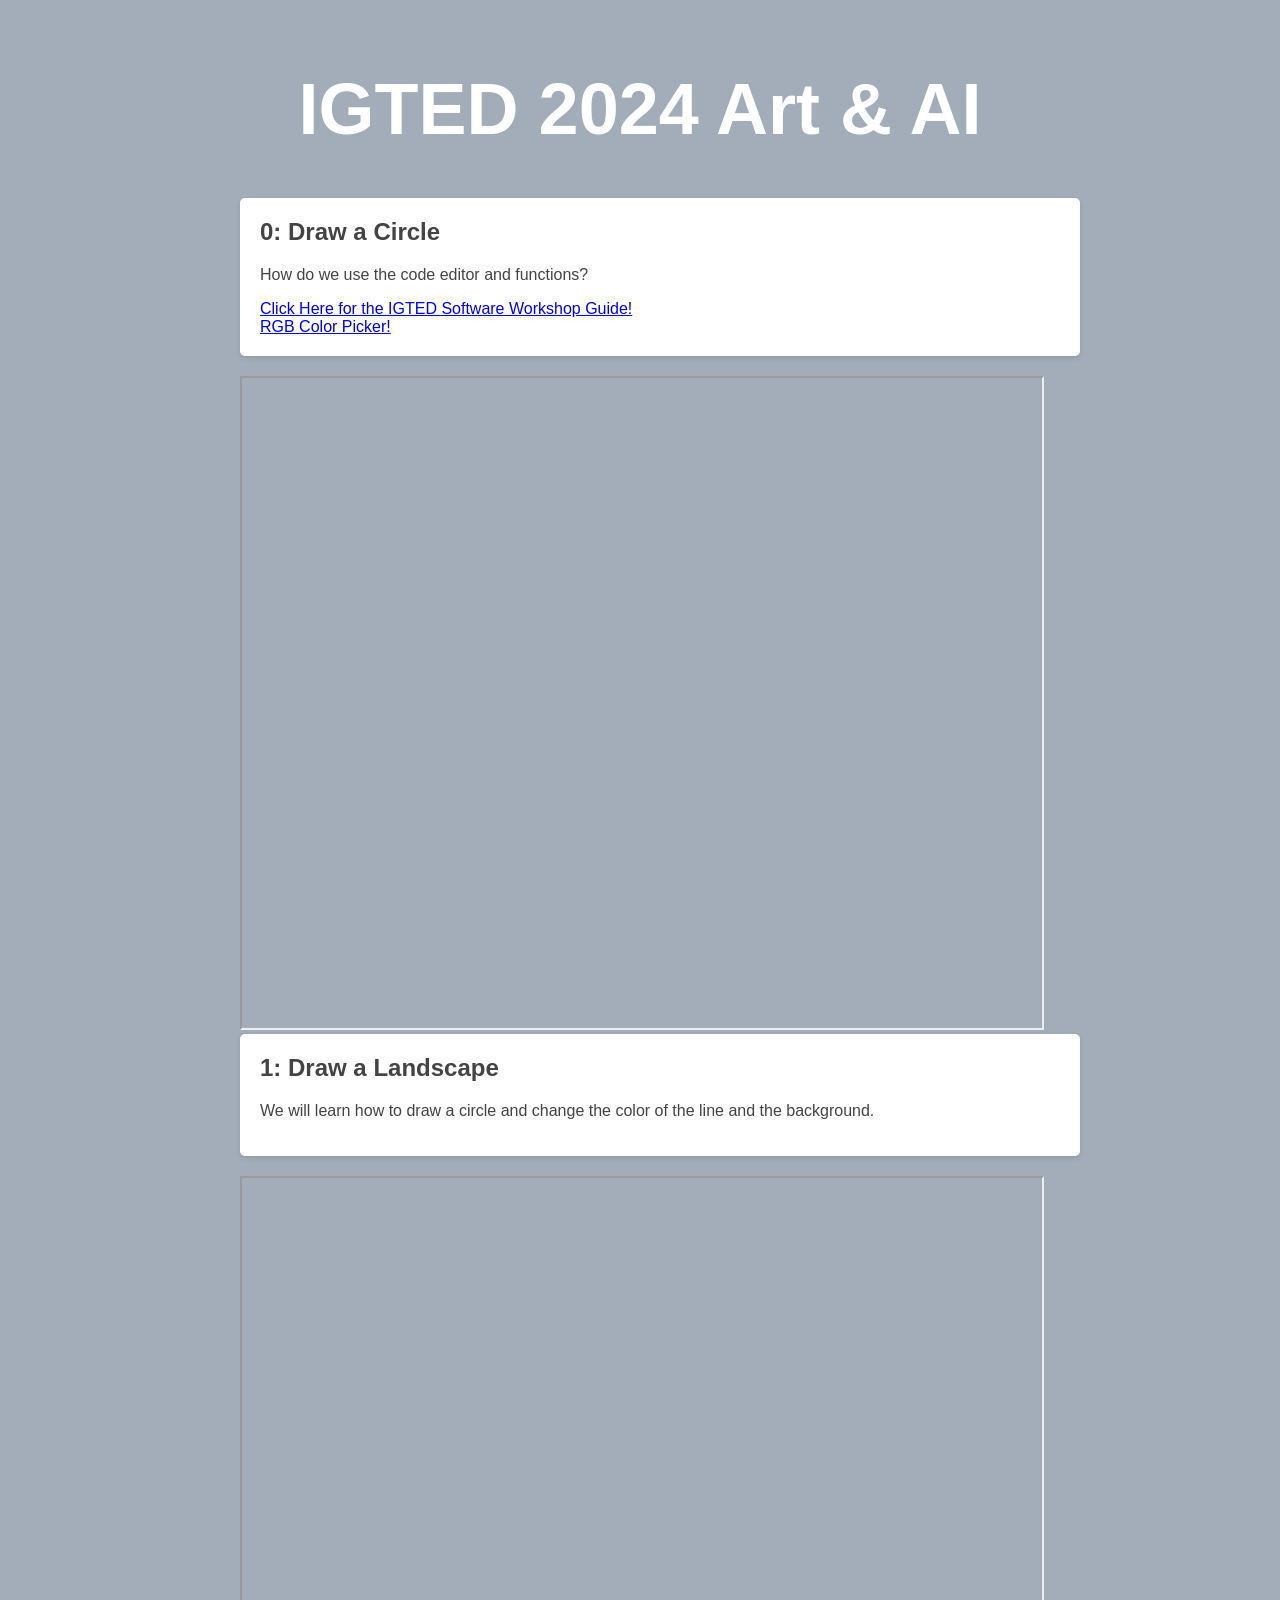
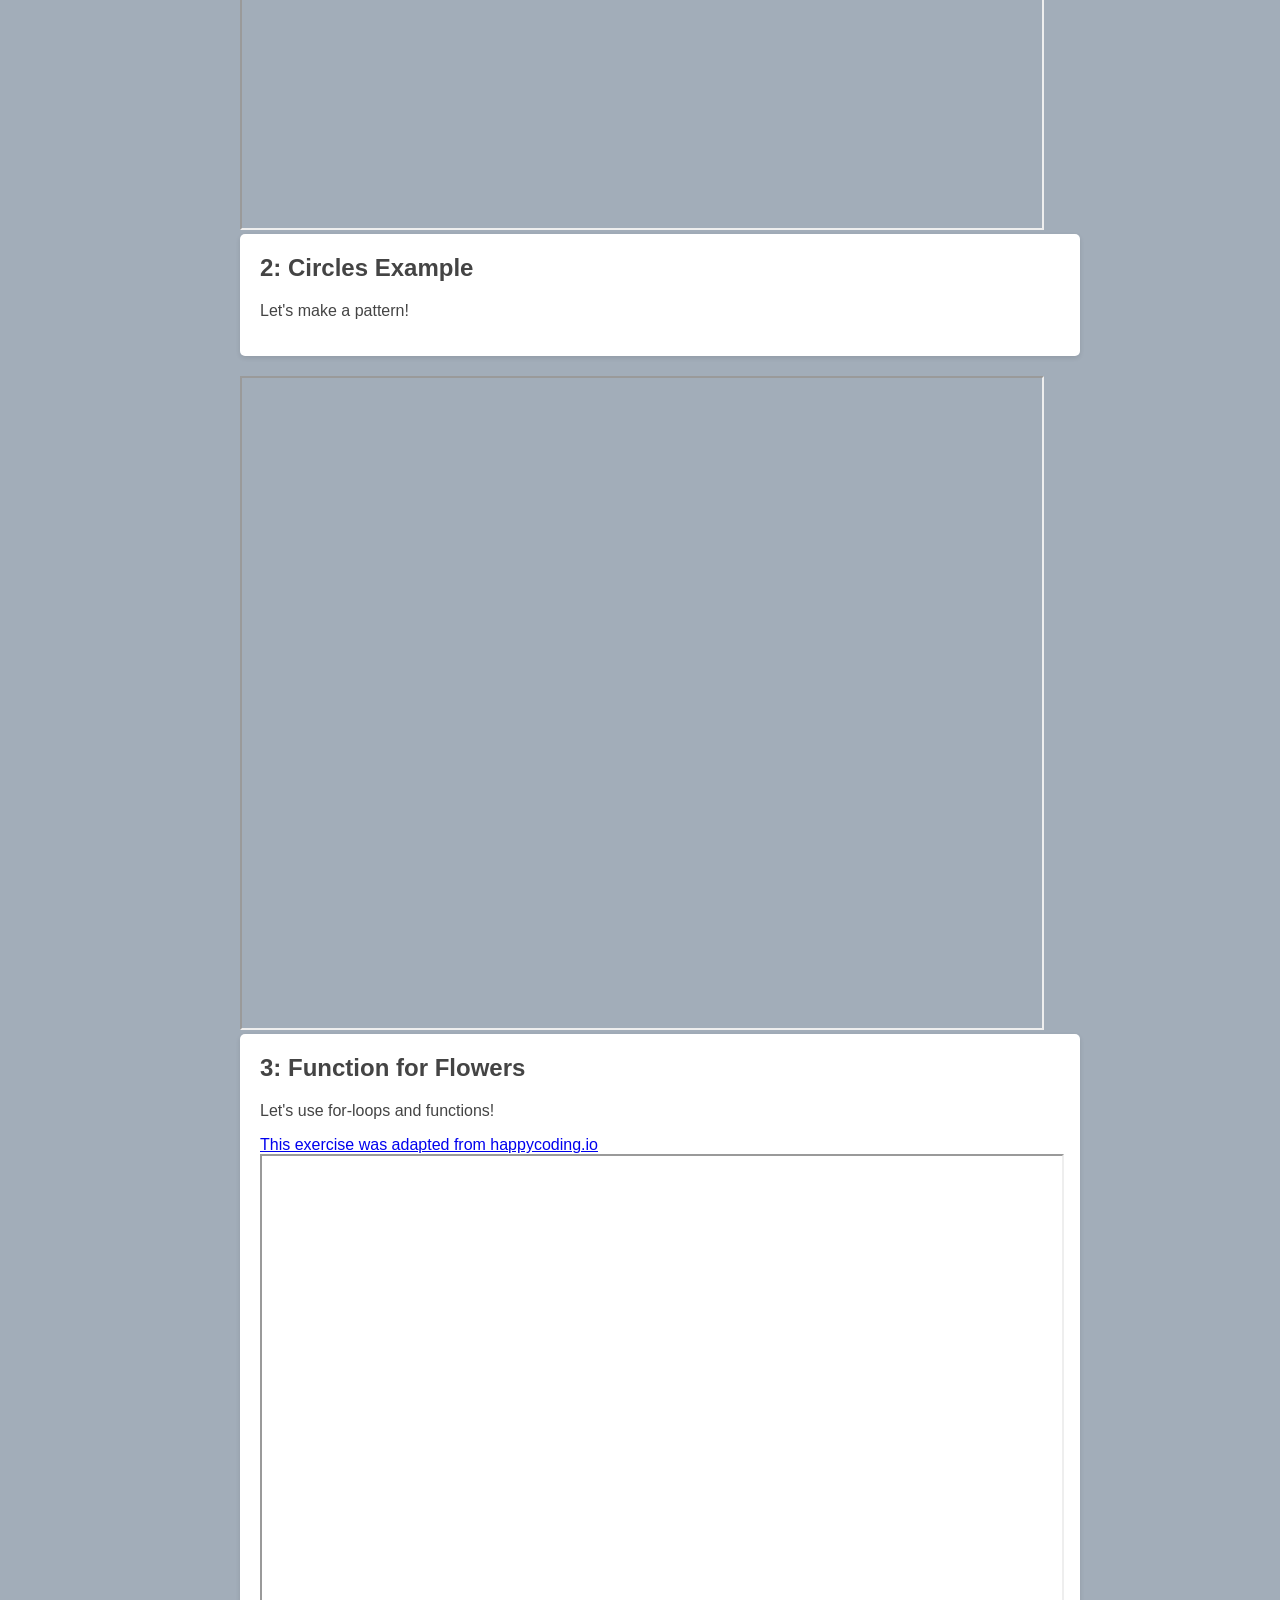
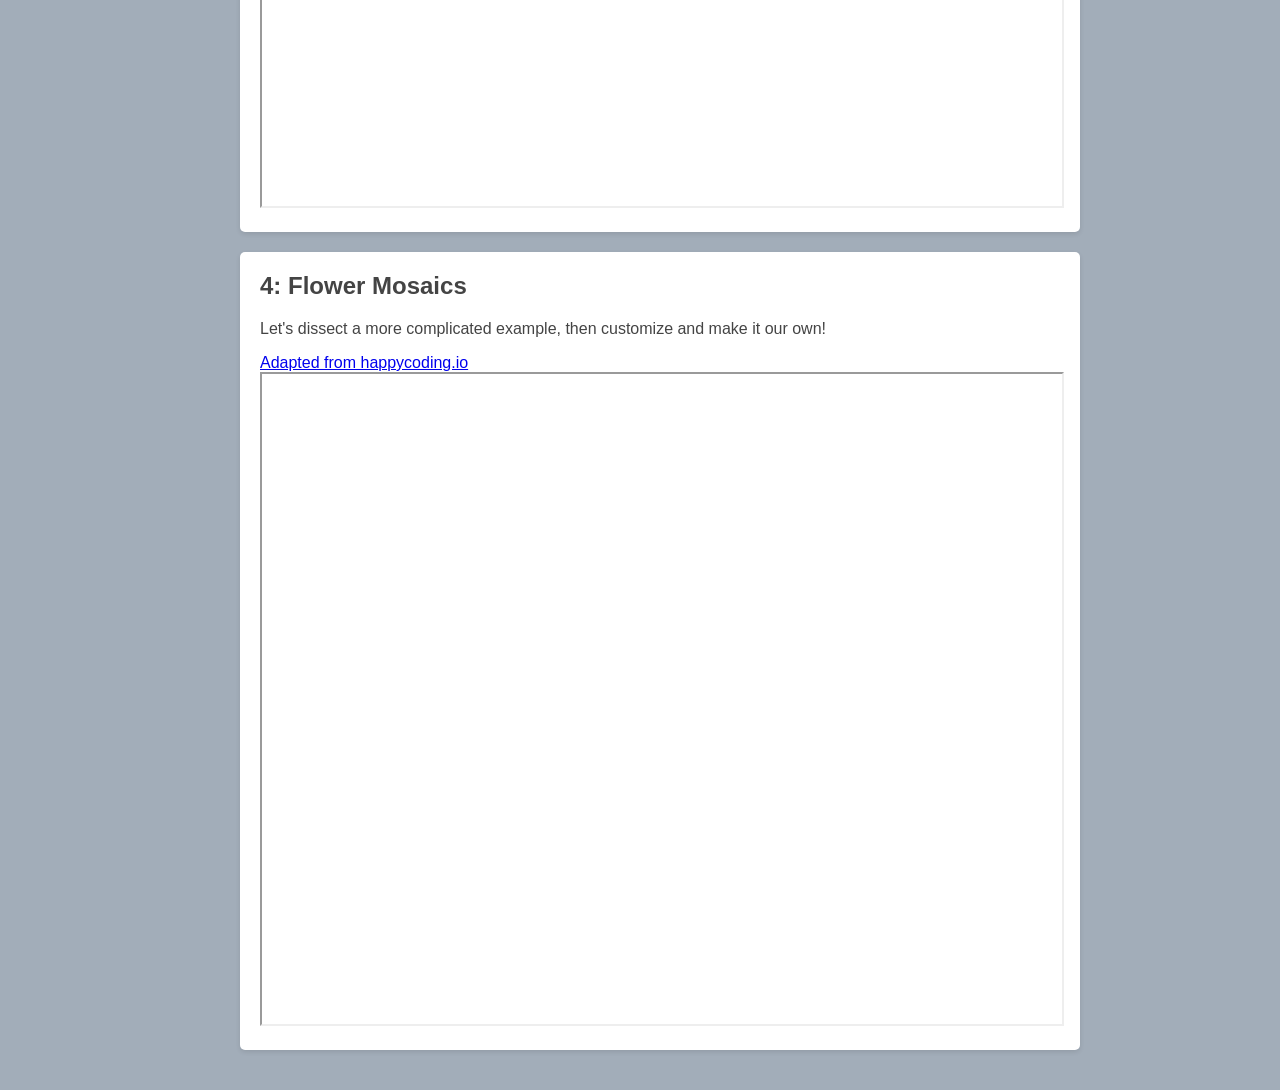
==== index.html @ 04460d26 "Update index.html" ====
<!DOCTYPE html>
<html lang="en">
<head>
  <meta charset="UTF-8">
  <meta name="viewport" content="width=device-width, initial-scale=1.0">
  <title>IGTED 2024 Art & AI Workshop</title>
  
  <style>
    body {
      font-family: Helvetica, sans-serif, sans-serif;
      margin: 0;
      padding: 0;
      background-color: #a2adb9; /* Slate blue background color */
      color: #444; /* Dark text color */
    }

    .container {
      max-width: 800px;
      margin: 0 auto;
      padding: 20px;
    }

    .title {
      text-align: center;
      font-size: 36px;
      margin-bottom: 20px;
      color: #fff; /* White text color for the title */
    }

    .exercise {
      background-color: #fff; /* White background color for exercises */
      border-radius: 5px;
      box-shadow: 0 2px 5px rgba(0, 0, 0, 0.1);
      padding: 20px;
      margin-bottom: 20px;
      width: 100%; 
    }

    .exercise h2 {
      margin-top: 0;
    }

    footer {
      background-color: #333;
      color: #fff;
      text-align: center;
      padding: 10px 0;
      position: fixed;
      bottom: 0;
      width: 100%;
    }
  </style>
</head>
<body>

  <div class="container">
    <div class="title">
      <h1>IGTED 2024 Art & AI</h1>
    </div>

    <div class="exercise">
      <h2>0: Draw a Circle</h2>
      <p> How do we use the code editor and functions?</p>
      <a href="https://docs.google.com/document/d/1LrVnxmnMaeHQCBK-dSUONzzabvJXLr-4U9FtRfWElgc/edit?usp=sharing" class="big-link">Click Here for the IGTED Software Workshop Guide!</a>
      <br>
      <a href="https://www.google.com/search?client=safari&rls=en&q=rgb+color+picker&ie=UTF-8&oe=UTF-8" class="big-link"> RGB Color Picker!</a>
  
    </div>
    <iframe src="https://editor.p5js.org/jli40/full/aSrLEPOuM " target="_blank" style="width:100%; height:650px;"></iframe>

    <div class="exercise">
      <h2>1: Draw a Landscape</h2>
      <p> We will learn how to draw a circle and change the color of the line and the background.</p>
    </div>
    <iframe src="https://editor.p5js.org/jli40/full/9tSFQm2s7" style="width:100%; height:650px;"></iframe>

    <div class="exercise">
      <h2>2: Circles Example </h2>
      <p> Let's make a pattern! </p>
    </div>
    <iframe src="https://editor.p5js.org/jli40/full/J3mOGLl-9" style="width:100%; height:650px;"></iframe>

    <div class="exercise">
      <h2>3: Function for Flowers </h2>
       <p> Let's use for-loops and functions!</p>
      <a href="https://happycoding.io" class="big-link"> This exercise was adapted from happycoding.io </a>
      <iframe src="https://editor.p5js.org/jli40/full/BmvmtKfod" style="width:100%; height:650px;"></iframe>
    </div>

    <div class="exercise">
      <h2>4: Flower Mosaics </h2>
      <p> Let's dissect a more complicated example, then customize and make it our own!</p>
      <a href="https://happycoding.io" class="big-link"> Adapted from happycoding.io </a>
      <iframe src="https://editor.p5js.org/jli40/full/BHRuoLdRh" style="width:100%; height:650px;"></iframe>
    </div>
</body>
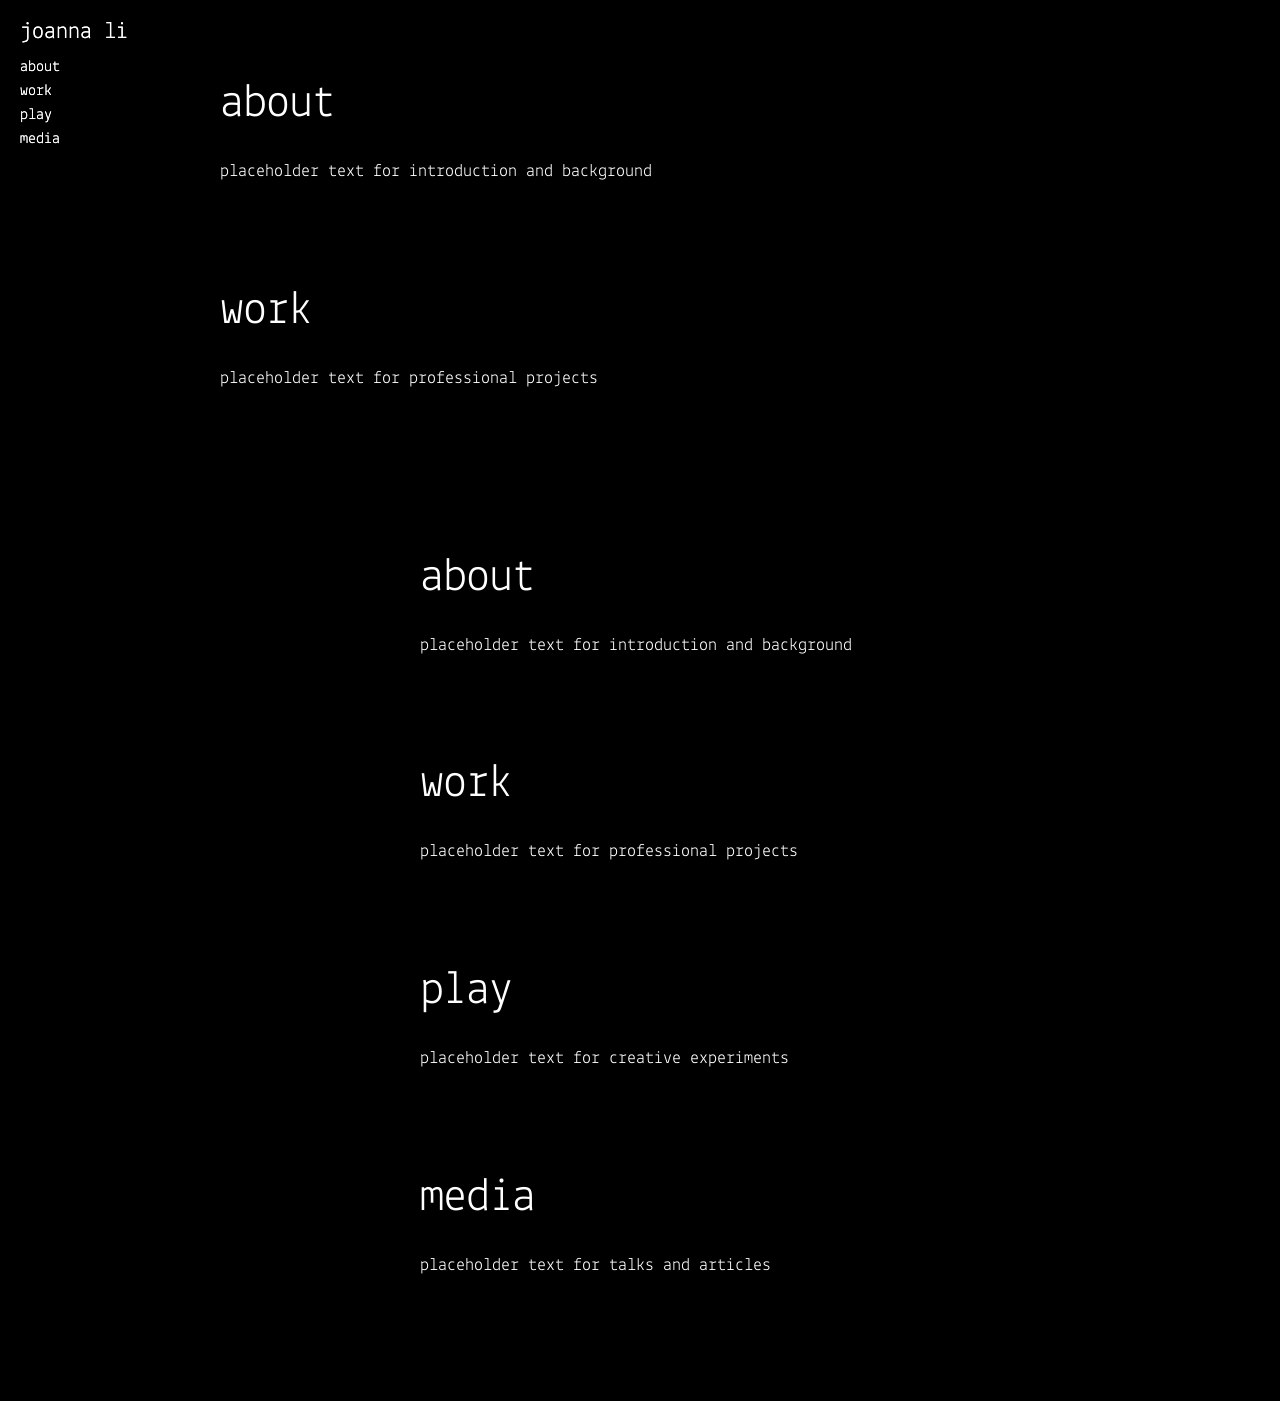
==== commit d505dbd2: "change to personal site, skeleton what the AI sausage machine popped out, now I just add my own touc" ====
--- a/index.html
+++ b/index.html
@@ -3,94 +3,249 @@
 <head>
   <meta charset="UTF-8">
   <meta name="viewport" content="width=device-width, initial-scale=1.0">
-  <title>IGTED 2024 Art & AI Workshop</title>
+  <title>Joanna Li</title>
   
   <style>
-    body {
-      font-family: Helvetica, sans-serif, sans-serif;
+    /* import the lekton font from google fonts */
+    @import url('https://fonts.googleapis.com/css2?family=Lekton:wght@400;700&display=swap');
+    
+    /* reset everything to zero */
+    * {
       margin: 0;
       padding: 0;
-      background-color: #a2adb9; /* Slate blue background color */
-      color: #444; /* Dark text color */
-    }
-
-    .container {
-      max-width: 800px;
-      margin: 0 auto;
+      box-sizing: border-box;
+    }
+    
+    /* main body styling - black background white text */
+    body {
+      font-family: 'Lekton', monospace;
+      background-color: #000;
+      color: #fff;
       padding: 20px;
     }
-
-    .title {
-      text-align: center;
-      font-size: 36px;
-      margin-bottom: 20px;
-      color: #fff; /* White text color for the title */
-    }
-
-    .exercise {
-      background-color: #fff; /* White background color for exercises */
-      border-radius: 5px;
-      box-shadow: 0 2px 5px rgba(0, 0, 0, 0.1);
-      padding: 20px;
-      margin-bottom: 20px;
-      width: 100%; 
-    }
-
-    .exercise h2 {
-      margin-top: 0;
-    }
-
-    footer {
-      background-color: #333;
-      color: #fff;
-      text-align: center;
-      padding: 10px 0;
+    
+    /* header stays fixed on the left side */
+    header {
       position: fixed;
-      bottom: 0;
-      width: 100%;
+      top: 20px;
+      left: 20px;
+      z-index: 100;
+    }
+    
+    /* my name at the top */
+    h1 {
+      font-size: 24px;
+      font-weight: normal;
+      margin-bottom: 15px;
+    }
+    
+    /* navigation links styling */
+    nav a {
+      display: block;
+      color: #fff;
+      text-decoration: none;
+      font-size: 16px;
+      margin-bottom: 8px;
+      transition: opacity 0.3s;
+    }
+    
+    /* make links fade when you hover over them */
+    nav a:hover {
+      opacity: 0.5;
+    }
+    
+    /* main content area pushed to the right */
+    main {
+      margin-left: 200px;
+      padding-top: 60px;
+    }
+    
+    /* space between sections */
+    section {
+      margin-bottom: 100px;
+    }
+    
+    /* big section headers */
+    h2 {
+      font-size: 48px;
+      font-weight: normal;
+      margin-bottom: 30px;
+      letter-spacing: -1px;
+    }
+    
+    /* paragraph text */
+    p {
+      font-size: 18px;
+      line-height: 1.6;
+      max-width: 600px;
+    }
+    
+    /* mobile layout adjustments */
+    @media (max-width: 768px) {
+      header {
+        position: relative;
+        top: 0;
+        left: 0;
+        margin-bottom: 40px;
+      }
+      
+      main {
+        margin-left: 0;
+        padding-top: 0;
+      }
+      
+      h2 {
+        font-size: 36px;
+      }
     }
   </style>
 </head>
 <body>
-
-  <div class="container">
-    <div class="title">
-      <h1>IGTED 2024 Art & AI</h1>
-    </div>
-
-    <div class="exercise">
-      <h2>0: Draw a Circle</h2>
-      <p> How do we use the code editor and functions?</p>
-      <a href="https://docs.google.com/document/d/1LrVnxmnMaeHQCBK-dSUONzzabvJXLr-4U9FtRfWElgc/edit?usp=sharing" class="big-link">Click Here for the IGTED Software Workshop Guide!</a>
-      <br>
-      <a href="https://www.google.com/search?client=safari&rls=en&q=rgb+color+picker&ie=UTF-8&oe=UTF-8" class="big-link"> RGB Color Picker!</a>
-  
-    </div>
-    <iframe src="https://editor.p5js.org/jli40/full/aSrLEPOuM " target="_blank" style="width:100%; height:650px;"></iframe>
-
-    <div class="exercise">
-      <h2>1: Draw a Landscape</h2>
-      <p> We will learn how to draw a circle and change the color of the line and the background.</p>
-    </div>
-    <iframe src="https://editor.p5js.org/jli40/full/9tSFQm2s7" style="width:100%; height:650px;"></iframe>
-
-    <div class="exercise">
-      <h2>2: Circles Example </h2>
-      <p> Let's make a pattern! </p>
-    </div>
-    <iframe src="https://editor.p5js.org/jli40/full/J3mOGLl-9" style="width:100%; height:650px;"></iframe>
-
-    <div class="exercise">
-      <h2>3: Function for Flowers </h2>
-       <p> Let's use for-loops and functions!</p>
-      <a href="https://happycoding.io" class="big-link"> This exercise was adapted from happycoding.io </a>
-      <iframe src="https://editor.p5js.org/jli40/full/BmvmtKfod" style="width:100%; height:650px;"></iframe>
-    </div>
-
-    <div class="exercise">
-      <h2>4: Flower Mosaics </h2>
-      <p> Let's dissect a more complicated example, then customize and make it our own!</p>
-      <a href="https://happycoding.io" class="big-link"> Adapted from happycoding.io </a>
-      <iframe src="https://editor.p5js.org/jli40/full/BHRuoLdRh" style="width:100%; height:650px;"></iframe>
-    </div>
+  <!-- left side navigation -->
+  <header>
+    <h1>joanna li</h1>
+    <nav>
+      <a href="#about">about</a>
+      <a href="#work">work</a>
+      <a href="#play">play</a>
+      <a href="#media">media</a>
+    </nav>
+  </header>
+  
+  <!-- main content sections -->
+  <main>
+    <!-- about section -->
+    <section id="about">
+      <h2>about</h2>
+      <p>placeholder text for introduction and background</p>
+    </section>
+    
+    <!-- work section -->
+    <section id="work">
+      <h2>work</h2>
+      <p>placeholder text for professional projects</p>
+    </section>
+    <!DOCTYPE html>
+<html lang="en">
+<head>
+  <meta charset="UTF-8">
+  <meta name="viewport" content="width=device-width, initial-scale=1.0">
+  <title>Joanna Li</title>
+  
+  <style>
+    @import url('https://fonts.googleapis.com/css2?family=Lekton:wght@400;700&display=swap');
+    
+    * {
+      margin: 0;
+      padding: 0;
+      box-sizing: border-box;
+    }
+    
+    body {
+      font-family: 'Lekton', monospace;
+      background-color: #000;
+      color: #fff;
+      padding: 20px;
+    }
+    
+    header {
+      position: fixed;
+      top: 20px;
+      left: 20px;
+      z-index: 100;
+    }
+    
+    h1 {
+      font-size: 24px;
+      font-weight: normal;
+      margin-bottom: 15px;
+    }
+    
+    nav a {
+      display: block;
+      color: #fff;
+      text-decoration: none;
+      font-size: 16px;
+      margin-bottom: 8px;
+      transition: opacity 0.3s;
+    }
+    
+    nav a:hover {
+      opacity: 0.5;
+    }
+    
+    main {
+      margin-left: 200px;
+      padding-top: 60px;
+    }
+    
+    section {
+      margin-bottom: 100px;
+    }
+    
+    h2 {
+      font-size: 48px;
+      font-weight: normal;
+      margin-bottom: 30px;
+      letter-spacing: -1px;
+    }
+    
+    p {
+      font-size: 18px;
+      line-height: 1.6;
+      max-width: 600px;
+    }
+    
+    @media (max-width: 768px) {
+      header {
+        position: relative;
+        top: 0;
+        left: 0;
+        margin-bottom: 40px;
+      }
+      
+      main {
+        margin-left: 0;
+        padding-top: 0;
+      }
+      
+      h2 {
+        font-size: 36px;
+      }
+    }
+  </style>
+</head>
+<body>
+  <header>
+    <h1>joanna li</h1>
+    <nav>
+      <a href="#about">about</a>
+      <a href="#work">work</a>
+      <a href="#play">play</a>
+      <a href="#media">media</a>
+    </nav>
+  </header>
+  
+  <main>
+    <section id="about">
+      <h2>about</h2>
+      <p>placeholder text for introduction and background</p>
+    </section>
+    
+    <section id="work">
+      <h2>work</h2>
+      <p>placeholder text for professional projects</p>
+    </section>
+    
+    <section id="play">
+      <h2>play</h2>
+      <p>placeholder text for creative experiments</p>
+    </section>
+    
+    <section id="media">
+      <h2>media</h2>
+      <p>placeholder text for talks and articles</p>
+    </section>
+  </main>
 </body>
+</html>
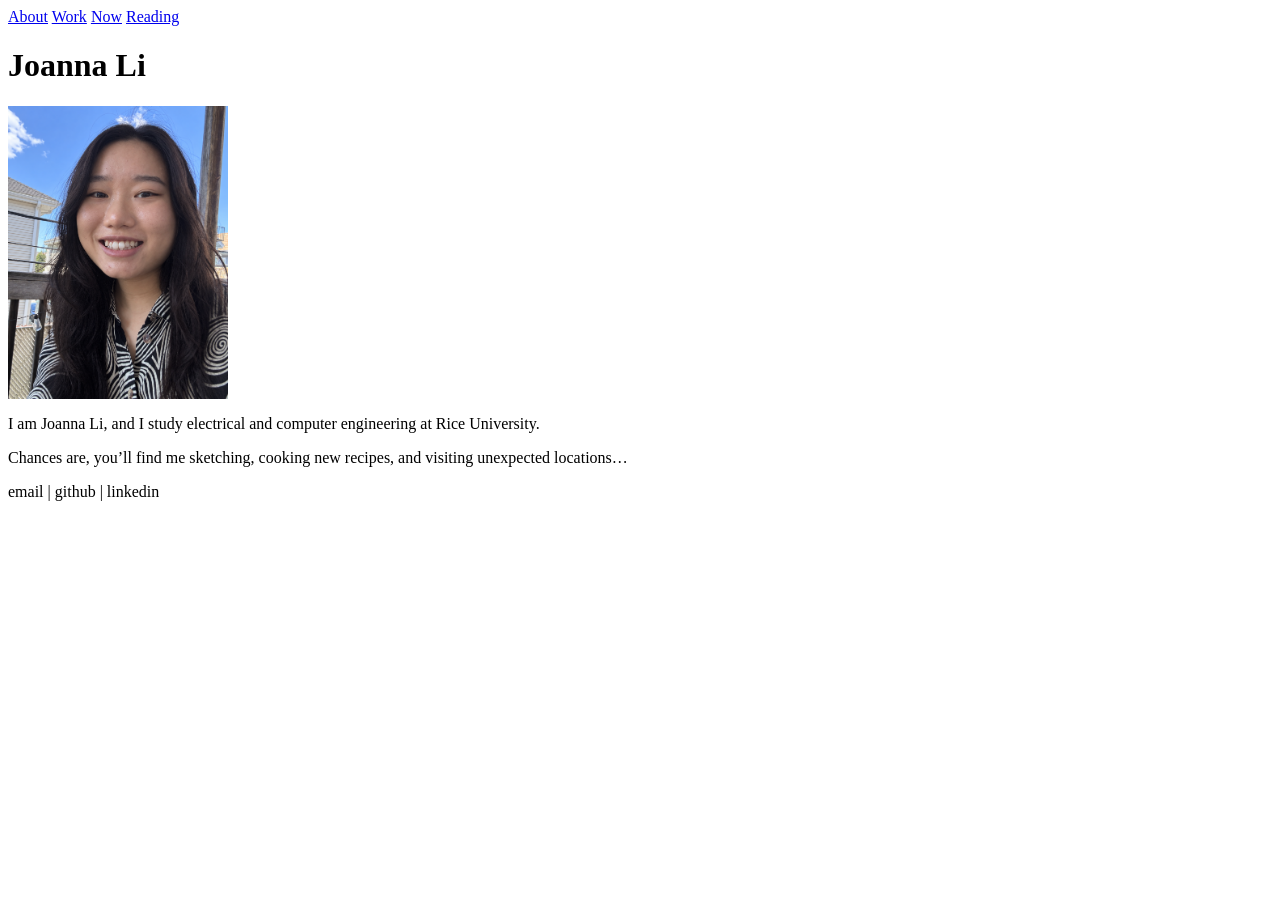
==== commit e3b5c5fc: "make basic html site with placeholders" ====
--- a/index.html
+++ b/index.html
@@ -1,251 +1,49 @@
 <!DOCTYPE html>
 <html lang="en">
 <head>
-  <meta charset="UTF-8">
-  <meta name="viewport" content="width=device-width, initial-scale=1.0">
-  <title>Joanna Li</title>
-  
   <style>
-    /* import the lekton font from google fonts */
-    @import url('https://fonts.googleapis.com/css2?family=Lekton:wght@400;700&display=swap');
-    
-    /* reset everything to zero */
-    * {
-      margin: 0;
-      padding: 0;
-      box-sizing: border-box;
-    }
-    
-    /* main body styling - black background white text */
-    body {
-      font-family: 'Lekton', monospace;
-      background-color: #000;
-      color: #fff;
-      padding: 20px;
-    }
-    
-    /* header stays fixed on the left side */
-    header {
-      position: fixed;
-      top: 20px;
-      left: 20px;
-      z-index: 100;
-    }
-    
-    /* my name at the top */
-    h1 {
-      font-size: 24px;
-      font-weight: normal;
-      margin-bottom: 15px;
-    }
-    
-    /* navigation links styling */
-    nav a {
+    .portrait {
+      width: 220px;
+      max-width: 100%;
+      height: auto;
       display: block;
-      color: #fff;
-      text-decoration: none;
-      font-size: 16px;
-      margin-bottom: 8px;
-      transition: opacity 0.3s;
-    }
-    
-    /* make links fade when you hover over them */
-    nav a:hover {
-      opacity: 0.5;
-    }
-    
-    /* main content area pushed to the right */
-    main {
-      margin-left: 200px;
-      padding-top: 60px;
-    }
-    
-    /* space between sections */
-    section {
-      margin-bottom: 100px;
-    }
-    
-    /* big section headers */
-    h2 {
-      font-size: 48px;
-      font-weight: normal;
-      margin-bottom: 30px;
-      letter-spacing: -1px;
-    }
-    
-    /* paragraph text */
-    p {
-      font-size: 18px;
-      line-height: 1.6;
-      max-width: 600px;
-    }
-    
-    /* mobile layout adjustments */
-    @media (max-width: 768px) {
-      header {
-        position: relative;
-        top: 0;
-        left: 0;
-        margin-bottom: 40px;
-      }
-      
-      main {
-        margin-left: 0;
-        padding-top: 0;
-      }
-      
-      h2 {
-        font-size: 36px;
-      }
     }
   </style>
 </head>
 <body>
-  <!-- left side navigation -->
-  <header>
-    <h1>joanna li</h1>
-    <nav>
-      <a href="#about">about</a>
-      <a href="#work">work</a>
-      <a href="#play">play</a>
-      <a href="#media">media</a>
-    </nav>
-  </header>
-  
-  <!-- main content sections -->
+<div class="page">
+  <nav aria-label="Main navigation">
+    <a href="index.html" aria-current="page">About</a>
+    <a href="work.html">Work</a>
+    <a href="now.html">Now</a>
+    <a href="reading.html">Reading</a>
+  </nav>
   <main>
-    <!-- about section -->
-    <section id="about">
-      <h2>about</h2>
-      <p>placeholder text for introduction and background</p>
-    </section>
-    
-    <!-- work section -->
-    <section id="work">
-      <h2>work</h2>
-      <p>placeholder text for professional projects</p>
-    </section>
-    <!DOCTYPE html>
-<html lang="en">
-<head>
-  <meta charset="UTF-8">
-  <meta name="viewport" content="width=device-width, initial-scale=1.0">
-  <title>Joanna Li</title>
-  
-  <style>
-    @import url('https://fonts.googleapis.com/css2?family=Lekton:wght@400;700&display=swap');
-    
-    * {
-      margin: 0;
-      padding: 0;
-      box-sizing: border-box;
-    }
-    
-    body {
-      font-family: 'Lekton', monospace;
-      background-color: #000;
-      color: #fff;
-      padding: 20px;
-    }
-    
-    header {
-      position: fixed;
-      top: 20px;
-      left: 20px;
-      z-index: 100;
-    }
-    
-    h1 {
-      font-size: 24px;
-      font-weight: normal;
-      margin-bottom: 15px;
-    }
-    
-    nav a {
-      display: block;
-      color: #fff;
-      text-decoration: none;
-      font-size: 16px;
-      margin-bottom: 8px;
-      transition: opacity 0.3s;
-    }
-    
-    nav a:hover {
-      opacity: 0.5;
-    }
-    
-    main {
-      margin-left: 200px;
-      padding-top: 60px;
-    }
-    
-    section {
-      margin-bottom: 100px;
-    }
-    
-    h2 {
-      font-size: 48px;
-      font-weight: normal;
-      margin-bottom: 30px;
-      letter-spacing: -1px;
-    }
-    
-    p {
-      font-size: 18px;
-      line-height: 1.6;
-      max-width: 600px;
-    }
-    
-    @media (max-width: 768px) {
-      header {
-        position: relative;
-        top: 0;
-        left: 0;
-        margin-bottom: 40px;
-      }
-      
-      main {
-        margin-left: 0;
-        padding-top: 0;
-      }
-      
-      h2 {
-        font-size: 36px;
-      }
-    }
-  </style>
-</head>
-<body>
-  <header>
-    <h1>joanna li</h1>
-    <nav>
-      <a href="#about">about</a>
-      <a href="#work">work</a>
-      <a href="#play">play</a>
-      <a href="#media">media</a>
-    </nav>
-  </header>
-  
-  <main>
-    <section id="about">
-      <h2>about</h2>
-      <p>placeholder text for introduction and background</p>
-    </section>
-    
-    <section id="work">
-      <h2>work</h2>
-      <p>placeholder text for professional projects</p>
-    </section>
-    
-    <section id="play">
-      <h2>play</h2>
-      <p>placeholder text for creative experiments</p>
-    </section>
-    
-    <section id="media">
-      <h2>media</h2>
-      <p>placeholder text for talks and articles</p>
-    </section>
+    <h1>Joanna Li</h1>
+    <div class="intro">
+      <img
+        src="images/portrait.jpg"
+        alt="Joanna Li"
+        class="portrait"
+      >
+
+      <div class="bio">
+        <p>
+          I am Joanna Li, and I study electrical and computer
+          engineering at Rice University.
+        </p>
+
+        <p>
+          Chances are, you’ll find me sketching, cooking new
+          recipes, and visiting unexpected locations…
+        </p>
+
+        <p class="contact">
+          email | github | linkedin
+        </p>
+      </div>
+    </div>
   </main>
+</div>
 </body>
 </html>
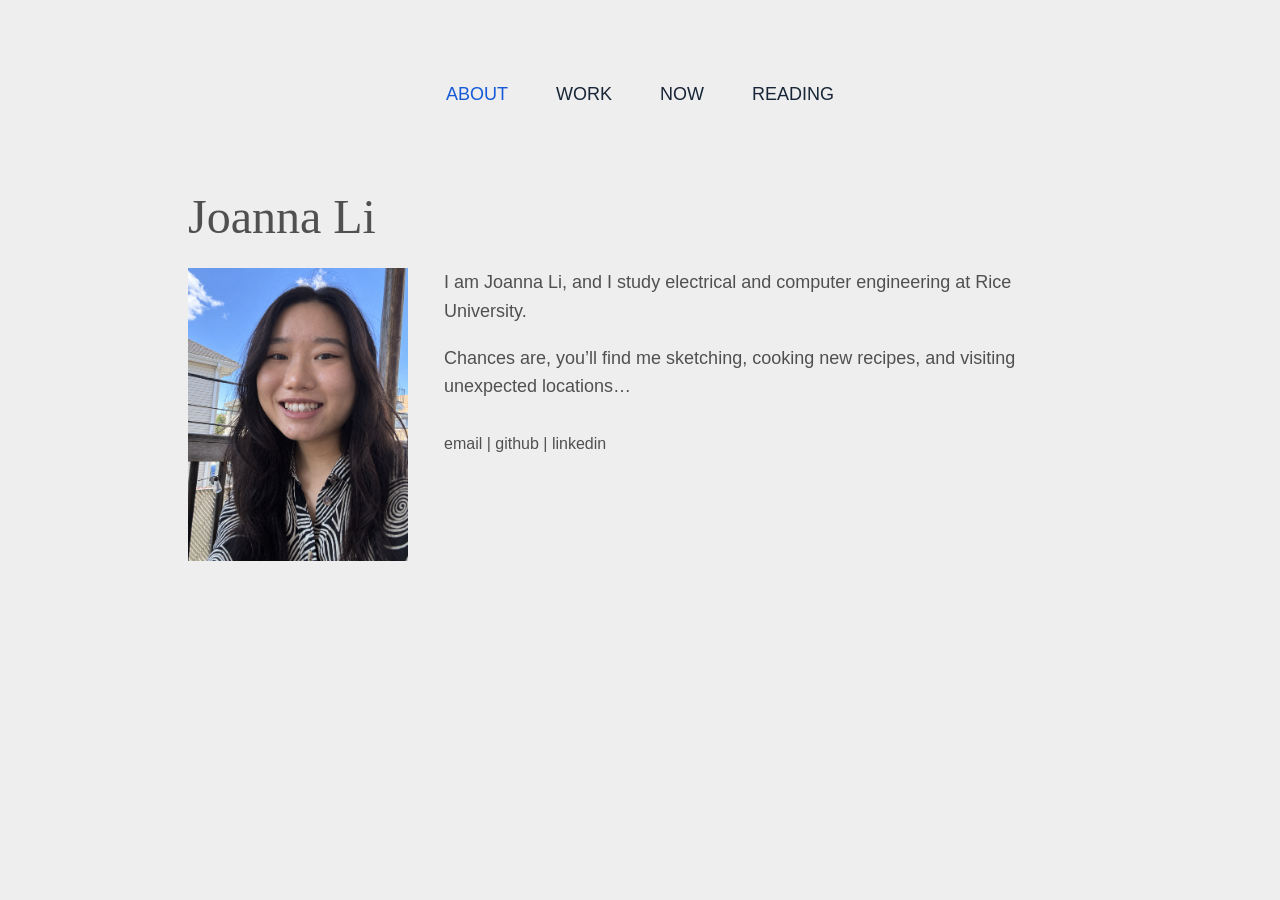
==== commit 29f3b634: "now responsive for mobile, with styling" ====
--- a/index.html
+++ b/index.html
@@ -1,29 +1,193 @@
 <!DOCTYPE html>
 <html lang="en">
 <head>
+  <meta charset="utf-8">
+  <meta name="viewport" content="width=device-width, initial-scale=1">
+  <title>Joanna Li</title>
   <style>
+    * {
+      box-sizing: border-box;
+    }
+
+    body {
+      margin: 0;
+      background: #eeeeee;
+      color: #505050;
+      font-family: Noto, sans-serif;
+      font-size: 18px;
+      line-height: 1.6;
+    }
+
+    .page {
+      max-width: 960px;
+      margin: 80px auto;
+      padding: 0 28px;
+    }
+
+    nav {
+      display: flex;
+      flex-wrap: wrap;
+      gap: 18px 48px;
+      margin-bottom: 80px;
+    }
+
+    a {
+      color: #155bd7;
+    }
+
+    nav a {
+      color: #172536;
+      text-decoration: none;
+      text-transform: uppercase;
+    }
+
+    nav a[aria-current="page"] {
+      color: #155bd7;
+    }
+
+    a:hover {
+      text-decoration: underline;
+    }
+
+    a:focus-visible {
+      outline: 2px solid currentColor;
+      outline-offset: 5px;
+    }
+
+    h1 {
+      margin: 0 0 24px;
+      font-family: Georgia, serif;
+      font-size: 48px;
+      font-weight: normal;
+      line-height: 1.15;
+    }
+
+    .intro {
+      display: flex;
+      align-items: flex-start;
+      gap: 36px;
+    }
+
     .portrait {
+      display: block;
       width: 220px;
       max-width: 100%;
       height: auto;
-      display: block;
-    }
+      flex-shrink: 0;
+    }
+
+    .bio {
+      flex: 1;
+      min-width: 0;
+    }
+
+    .bio p {
+      margin: 0 0 18px;
+    }
+
+    .bio .contact {
+      margin-top: 30px;
+      font-size: 16px;
+    }
+
+    /* 1. Centered navigation, left-aligned content */
+    .layout-1 nav {
+      justify-content: center;
+    }
+
+    /* 4. Everything left aligned */
+    .layout-4 nav {
+      justify-content: flex-start;
+    }
+
+    /* 5. Right navigation and portrait, left text */
+    .layout-5 nav {
+      justify-content: flex-end;
+    }
+
+    .layout-5 .intro {
+      flex-direction: row-reverse;
+    }
+
+    /* Keep every layout comfortable on phones */
+    @media (max-width: 640px) {
+    .page {
+      margin: 0 auto;
+      padding: 28px 24px 36px;
+    }
+
+    .site-header {
+      display: grid;
+      grid-template-columns: auto minmax(0, 1fr);
+      align-items: start;
+      gap: 20px;
+      margin-bottom: 48px;
+    }
+
+    .site-header nav {
+      flex-direction: column;
+      align-items: flex-start;
+      gap: 4px;
+      margin: 0;
+      font-size: 16px;
+    }
+
+    .site-header nav a {
+      display: flex;
+      align-items: center;
+      min-height: 44px;
+    }
+
+    .site-header h1 {
+      margin: 0;
+      text-align: right;
+      font-size: clamp(30px, 6vw, 40px);
+    }
+
+    .intro {
+      flex-direction: column;
+      align-items: center;
+      gap: 32px;
+    }
+
+    .portrait {
+      width: 200px;
+      height: 240px;
+      object-fit: cover;
+      object-position: center;
+      border-radius: 50%;
+    }
+
+    .bio {
+      width: 100%;
+      max-width: 440px;
+      text-align: left;
+    }
+
+    .bio .contact {
+      margin-top: 28px;
+      text-align: center;
+    }
+  }
   </style>
 </head>
 <body>
-<div class="page">
-  <nav aria-label="Main navigation">
-    <a href="index.html" aria-current="page">About</a>
-    <a href="work.html">Work</a>
-    <a href="now.html">Now</a>
-    <a href="reading.html">Reading</a>
-  </nav>
+<div class="page layout-1">
+<header class="site-header">
+    <nav aria-label="Main navigation">
+      <a href="index.html" aria-current="page">About</a>
+      <a href="work.html">Work</a>
+      <a href="now.html">Now</a>
+      <a href="reading.html">Reading</a>
+    </nav>
+
+    <h1>Joanna Li</h1>
+  </header>
   <main>
-    <h1>Joanna Li</h1>
     <div class="intro">
       <img
         src="images/portrait.jpg"
-        alt="Joanna Li"
+        alt="A picture of Joanna Li wearing a shirt with black and white spirals and smiling. The sky behind her is blue!"
         class="portrait"
       >
 
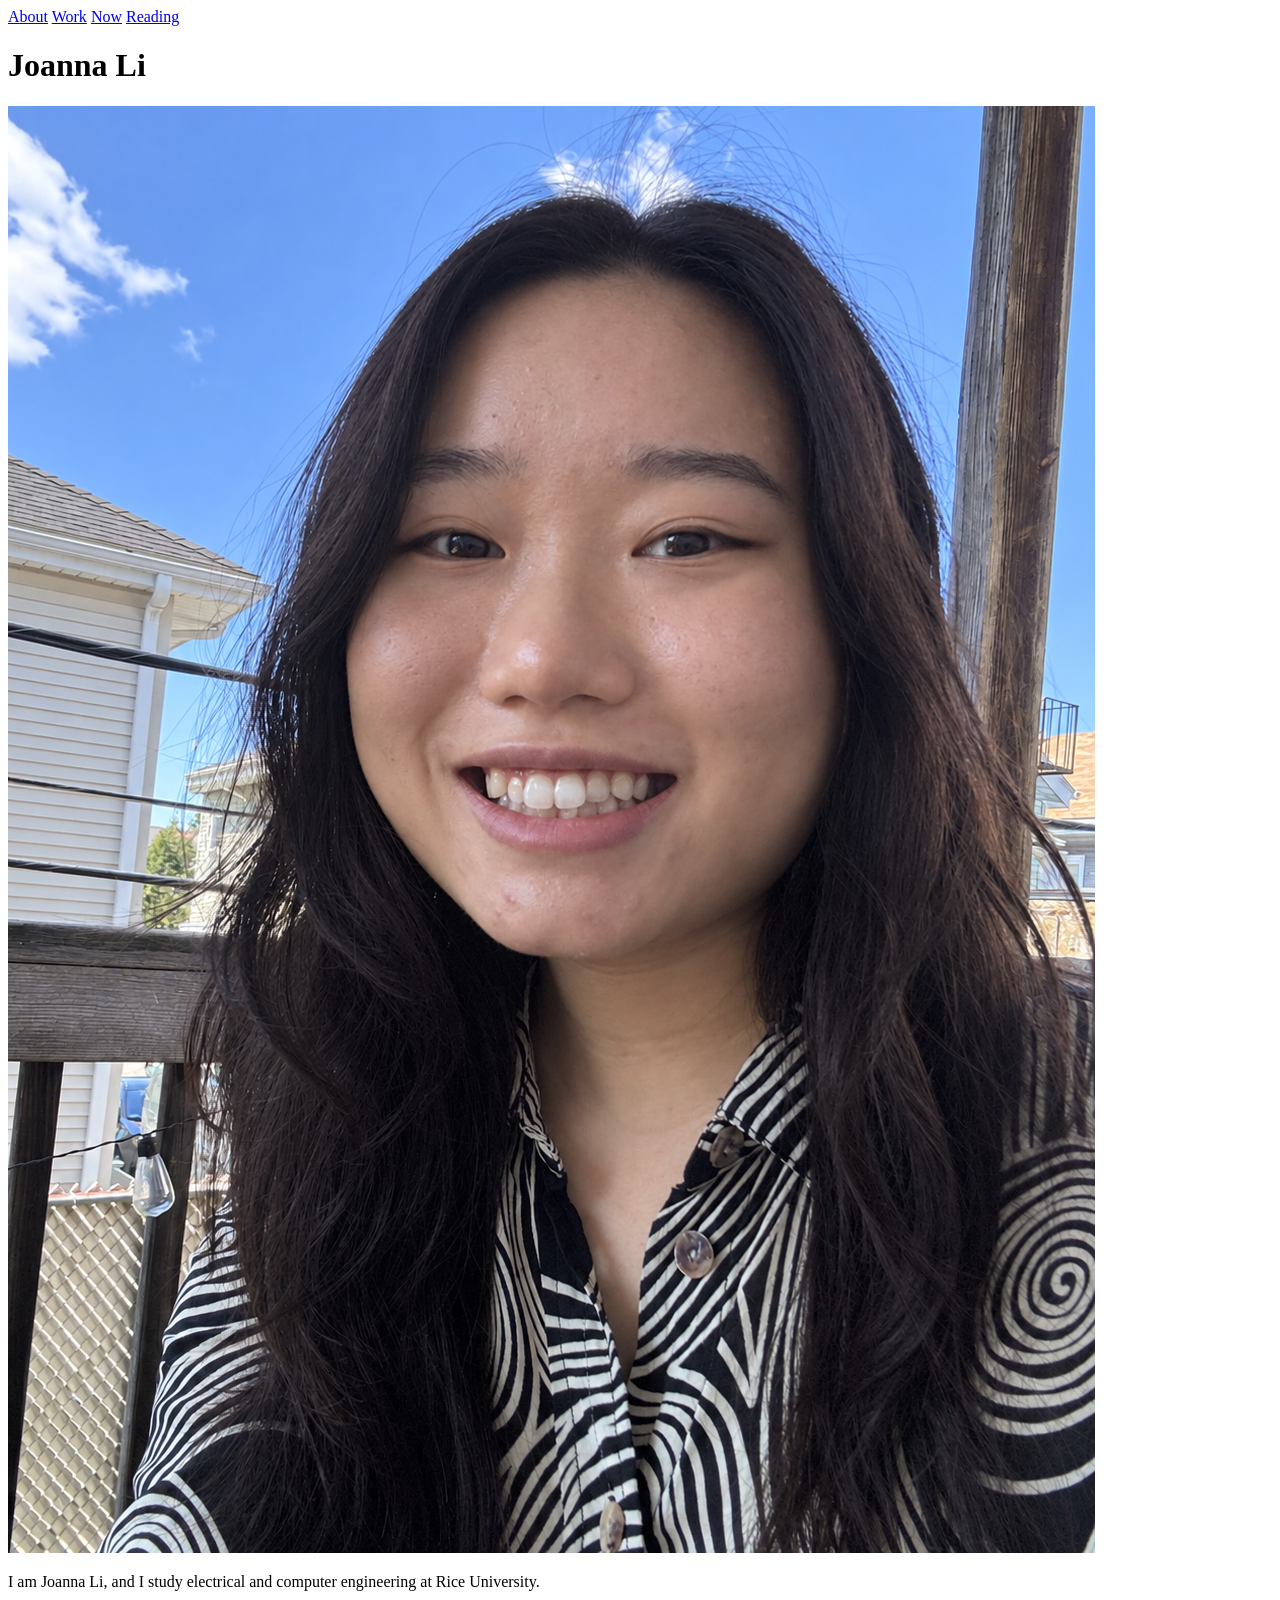
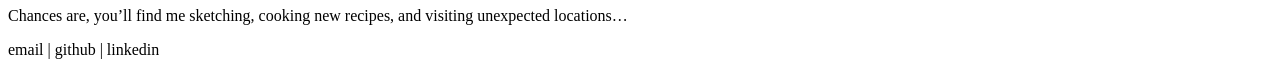
==== commit 74aa0b62: "Separate style into own file" ====
--- a/index.html
+++ b/index.html
@@ -4,172 +4,7 @@
   <meta charset="utf-8">
   <meta name="viewport" content="width=device-width, initial-scale=1">
   <title>Joanna Li</title>
-  <style>
-    * {
-      box-sizing: border-box;
-    }
-
-    body {
-      margin: 0;
-      background: #eeeeee;
-      color: #505050;
-      font-family: Noto, sans-serif;
-      font-size: 18px;
-      line-height: 1.6;
-    }
-
-    .page {
-      max-width: 960px;
-      margin: 80px auto;
-      padding: 0 28px;
-    }
-
-    nav {
-      display: flex;
-      flex-wrap: wrap;
-      gap: 18px 48px;
-      margin-bottom: 80px;
-    }
-
-    a {
-      color: #155bd7;
-    }
-
-    nav a {
-      color: #172536;
-      text-decoration: none;
-      text-transform: uppercase;
-    }
-
-    nav a[aria-current="page"] {
-      color: #155bd7;
-    }
-
-    a:hover {
-      text-decoration: underline;
-    }
-
-    a:focus-visible {
-      outline: 2px solid currentColor;
-      outline-offset: 5px;
-    }
-
-    h1 {
-      margin: 0 0 24px;
-      font-family: Georgia, serif;
-      font-size: 48px;
-      font-weight: normal;
-      line-height: 1.15;
-    }
-
-    .intro {
-      display: flex;
-      align-items: flex-start;
-      gap: 36px;
-    }
-
-    .portrait {
-      display: block;
-      width: 220px;
-      max-width: 100%;
-      height: auto;
-      flex-shrink: 0;
-    }
-
-    .bio {
-      flex: 1;
-      min-width: 0;
-    }
-
-    .bio p {
-      margin: 0 0 18px;
-    }
-
-    .bio .contact {
-      margin-top: 30px;
-      font-size: 16px;
-    }
-
-    /* 1. Centered navigation, left-aligned content */
-    .layout-1 nav {
-      justify-content: center;
-    }
-
-    /* 4. Everything left aligned */
-    .layout-4 nav {
-      justify-content: flex-start;
-    }
-
-    /* 5. Right navigation and portrait, left text */
-    .layout-5 nav {
-      justify-content: flex-end;
-    }
-
-    .layout-5 .intro {
-      flex-direction: row-reverse;
-    }
-
-    /* Keep every layout comfortable on phones */
-    @media (max-width: 640px) {
-    .page {
-      margin: 0 auto;
-      padding: 28px 24px 36px;
-    }
-
-    .site-header {
-      display: grid;
-      grid-template-columns: auto minmax(0, 1fr);
-      align-items: start;
-      gap: 20px;
-      margin-bottom: 48px;
-    }
-
-    .site-header nav {
-      flex-direction: column;
-      align-items: flex-start;
-      gap: 4px;
-      margin: 0;
-      font-size: 16px;
-    }
-
-    .site-header nav a {
-      display: flex;
-      align-items: center;
-      min-height: 44px;
-    }
-
-    .site-header h1 {
-      margin: 0;
-      text-align: right;
-      font-size: clamp(30px, 6vw, 40px);
-    }
-
-    .intro {
-      flex-direction: column;
-      align-items: center;
-      gap: 32px;
-    }
-
-    .portrait {
-      width: 200px;
-      height: 240px;
-      object-fit: cover;
-      object-position: center;
-      border-radius: 50%;
-    }
-
-    .bio {
-      width: 100%;
-      max-width: 440px;
-      text-align: left;
-    }
-
-    .bio .contact {
-      margin-top: 28px;
-      text-align: center;
-    }
-  }
-  </style>
+  <link rel="stylesheet" href="style.css">
 </head>
 <body>
 <div class="page layout-1">
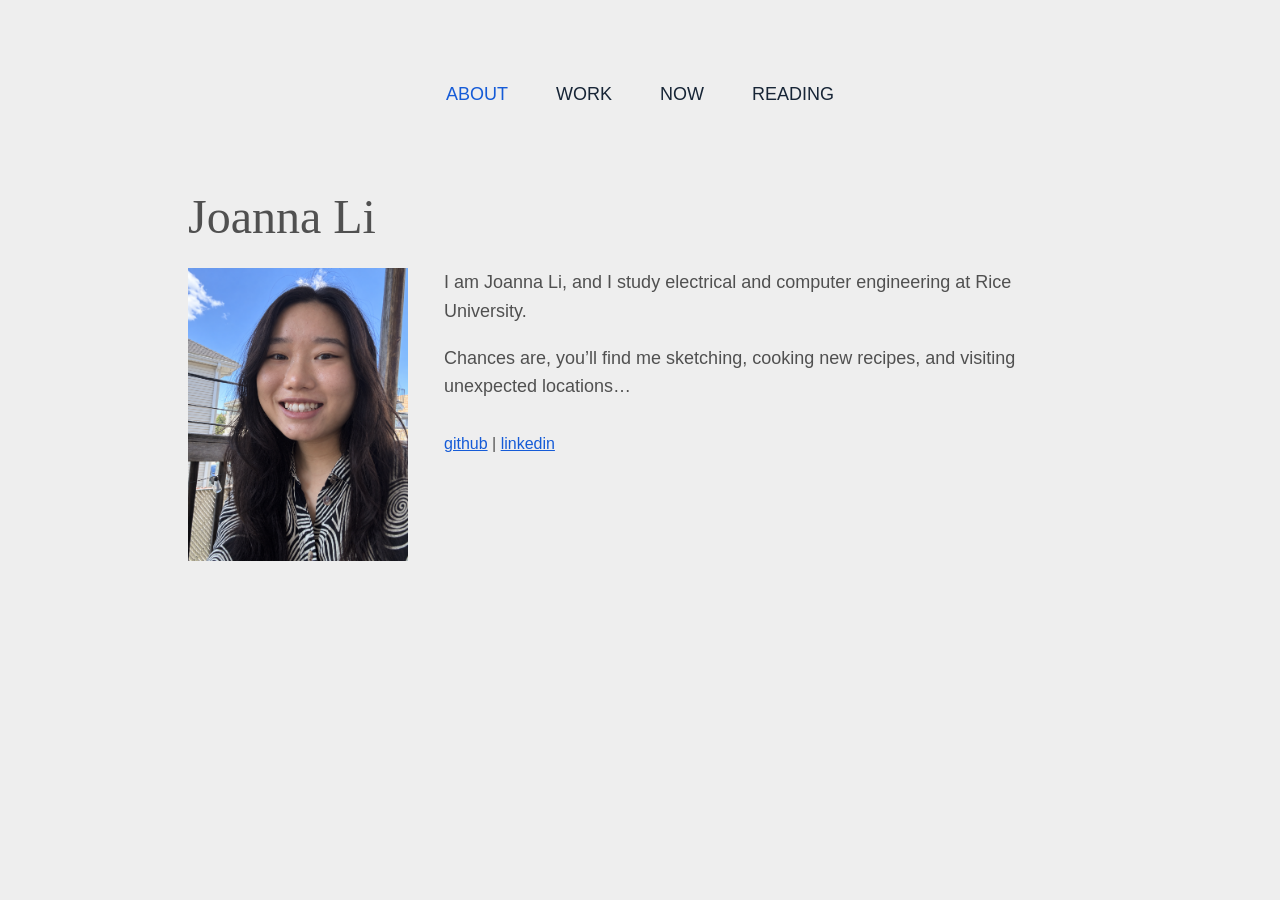
==== commit aa53c231: "Add links to socials" ====
--- a/index.html
+++ b/index.html
@@ -4,7 +4,8 @@
   <meta charset="utf-8">
   <meta name="viewport" content="width=device-width, initial-scale=1">
   <title>Joanna Li</title>
-  <link rel="stylesheet" href="style.css">
+  <link rel="stylesheet" href="./style/style.css">
+  <script src="./style/font-preview.js" defer></script>
 </head>
 <body>
 <div class="page layout-1">
@@ -38,7 +39,9 @@
         </p>
 
         <p class="contact">
-          email | github | linkedin
+          <a href="https://github.com/lijoannali">github</a>
+          |
+          <a href="https://www.linkedin.com/in/lijoannali/">linkedin</a>
         </p>
       </div>
     </div>
--- a/style/style.css
+++ b/style/style.css
@@ -0,0 +1,164 @@
+* {
+      box-sizing: border-box;
+    }
+
+    body {
+      margin: 0;
+      background: #eeeeee;
+      color: #505050;
+      font-family: var(--body-font, Arial, sans-serif);
+      font-size: 18px;
+      line-height: 1.6;
+    }
+
+    .page {
+      max-width: 960px;
+      margin: 80px auto;
+      padding: 0 28px;
+    }
+
+    nav {
+      display: flex;
+      flex-wrap: wrap;
+      gap: 18px 48px;
+      margin-bottom: 80px;
+    }
+
+    a {
+      color: #155bd7;
+    }
+
+    nav a {
+      color: #172536;
+      text-decoration: none;
+      text-transform: uppercase;
+    }
+
+    nav a[aria-current="page"] {
+      color: #155bd7;
+    }
+
+    a:hover {
+      text-decoration: underline;
+    }
+
+    a:focus-visible {
+      outline: 2px solid currentColor;
+      outline-offset: 5px;
+    }
+
+    h1 {
+      margin: 0 0 24px;
+      font-family: var(--heading-font, Georgia, serif);
+      font-size: 48px;
+      font-weight: normal;
+      line-height: 1.15;
+    }
+
+    .intro {
+      display: flex;
+      align-items: flex-start;
+      gap: 36px;
+    }
+
+    .portrait {
+      display: block;
+      width: 220px;
+      max-width: 100%;
+      height: auto;
+      flex-shrink: 0;
+    }
+
+    .bio {
+      flex: 1;
+      min-width: 0;
+    }
+
+    .bio p {
+      margin: 0 0 18px;
+    }
+
+    .bio .contact {
+      margin-top: 30px;
+      font-size: 16px;
+    }
+
+    /* 1. Centered navigation, left-aligned content */
+    .layout-1 nav {
+      justify-content: center;
+    }
+
+    /* 4. Everything left aligned */
+    .layout-4 nav {
+      justify-content: flex-start;
+    }
+
+    /* 5. Right navigation and portrait, left text */
+    .layout-5 nav {
+      justify-content: flex-end;
+    }
+
+    .layout-5 .intro {
+      flex-direction: row-reverse;
+    }
+
+    /* Keep every layout comfortable on phones */
+    @media (max-width: 640px) {
+    .page {
+      margin: 0 auto;
+      padding: 28px 24px 36px;
+    }
+
+    .site-header {
+      display: grid;
+      grid-template-columns: auto minmax(0, 1fr);
+      align-items: start;
+      gap: 20px;
+      margin-bottom: 48px;
+    }
+
+    .site-header nav {
+      flex-direction: column;
+      align-items: flex-start;
+      gap: 4px;
+      margin: 0;
+      font-size: 16px;
+    }
+
+    .site-header nav a {
+      display: flex;
+      align-items: center;
+      min-height: 44px;
+    }
+
+    .site-header h1 {
+      margin: 0;
+      text-align: right;
+      font-size: clamp(30px, 6vw, 40px);
+    }
+
+    .intro {
+      flex-direction: column;
+      align-items: center;
+      gap: 32px;
+    }
+
+    .portrait {
+      width: 200px;
+      height: 240px;
+      object-fit: cover;
+      object-position: center;
+      border-radius: 64px;
+    }
+
+    .bio {
+      width: 100%;
+      max-width: 440px;
+      text-align: left;
+    }
+
+    .bio .contact {
+      margin-top: 28px;
+      text-align: center;
+    }
+  }
